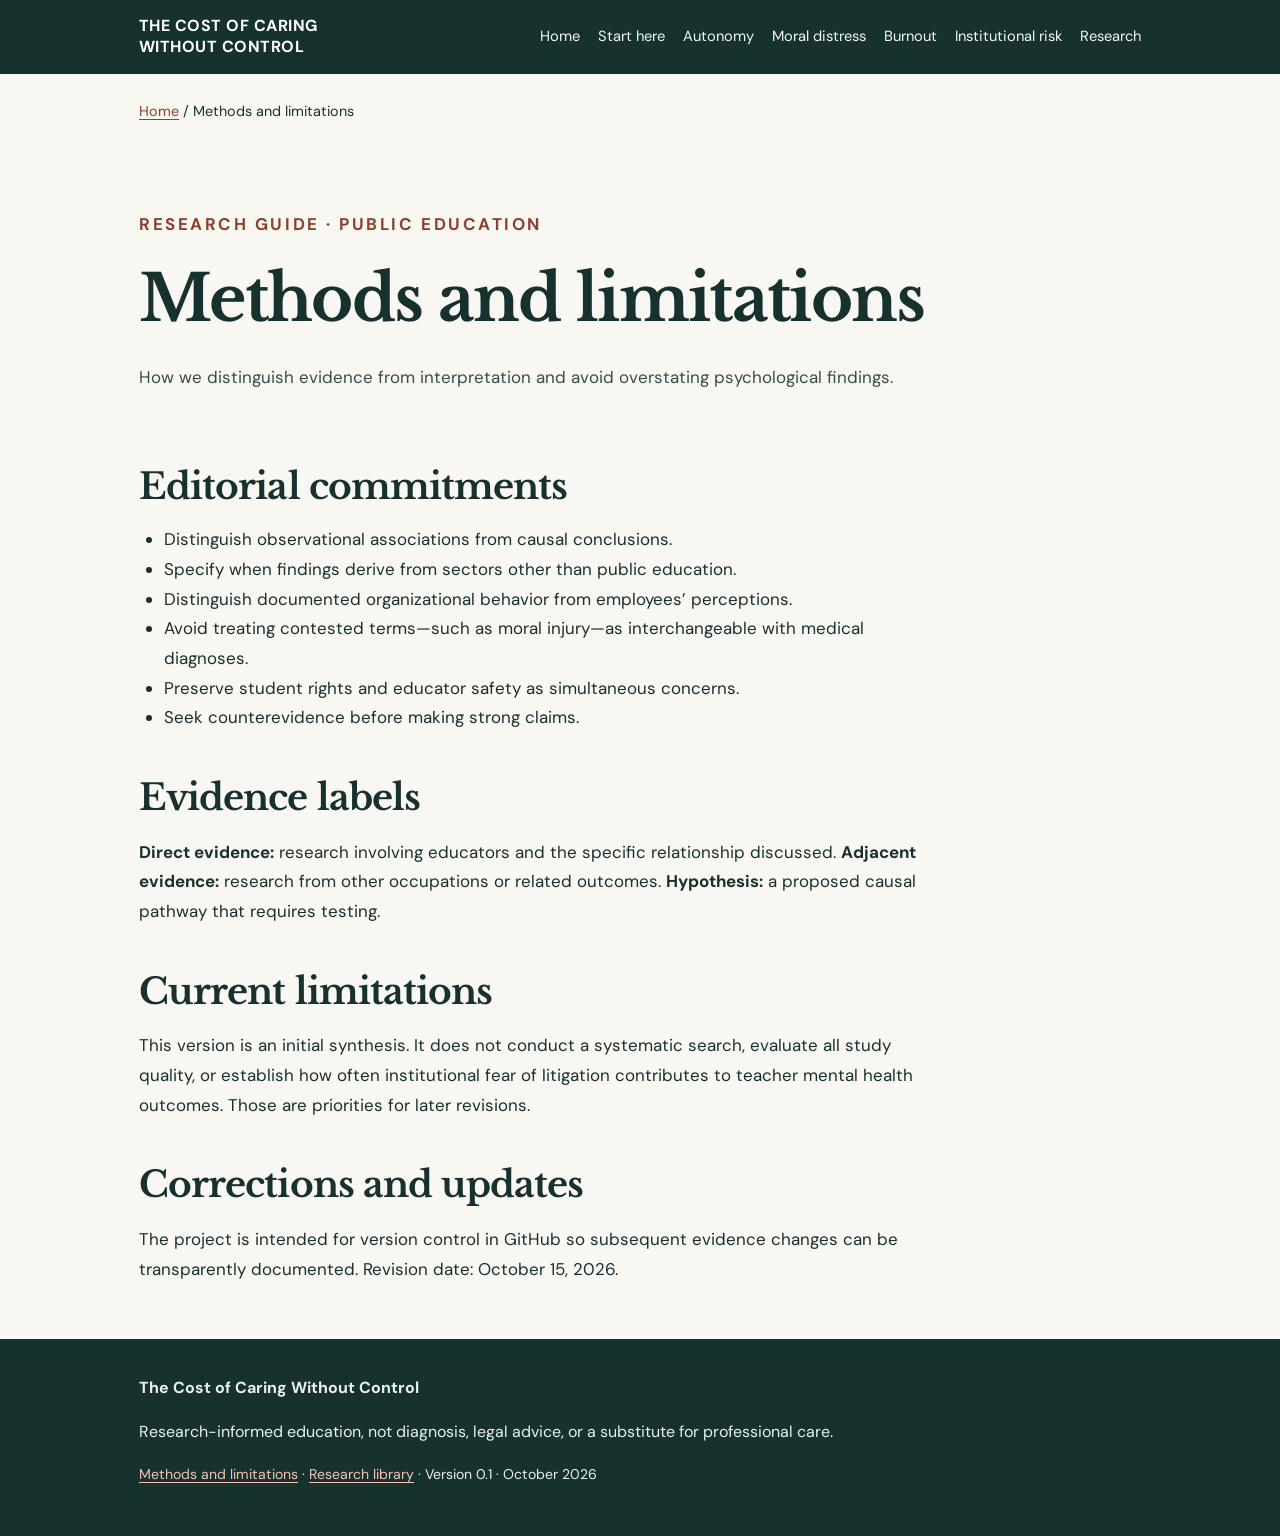
==== methodology.html @ 694e760b "Add files via upload" ====
<!doctype html><html lang="en"><head><meta charset="utf-8"><meta name="viewport" content="width=device-width,initial-scale=1"><meta name="description" content="Research-based explanations of educator autonomy, institutional risk, moral distress, and burnout."><title>Methods and limitations | The Cost of Caring Without Control</title><link rel="stylesheet" href="assets/styles.css"></head><body><a class="skip" href="#content">Skip to content</a><header class="nav"><div class="nav-inner"><a class="brand" href="index.html">THE COST OF CARING<br>WITHOUT CONTROL</a><nav aria-label="Main navigation" class="nav-links"><a href="index.html">Home</a><a href="start-here.html">Start here</a><a href="autonomy.html">Autonomy</a><a href="moral-distress.html">Moral distress</a><a href="burnout.html">Burnout</a><a href="institutional-risk.html">Institutional risk</a><a href="research.html">Research</a></nav></div></header><main id="content"><div class="wrap"><p class="crumb"><a href="index.html">Home</a> / Methods and limitations</p><header class="intro prose"><p class="eyebrow">Research guide · Public education</p><h1>Methods and limitations</h1><p class="lead">How we distinguish evidence from interpretation and avoid overstating psychological findings.</p></header><article class="prose"><h2>Editorial commitments</h2><ul><li>Distinguish observational associations from causal conclusions.</li><li>Specify when findings derive from sectors other than public education.</li><li>Distinguish documented organizational behavior from employees’ perceptions.</li><li>Avoid treating contested terms—such as moral injury—as interchangeable with medical diagnoses.</li><li>Preserve student rights and educator safety as simultaneous concerns.</li><li>Seek counterevidence before making strong claims.</li></ul><h2>Evidence labels</h2><p><strong>Direct evidence:</strong> research involving educators and the specific relationship discussed. <strong>Adjacent evidence:</strong> research from other occupations or related outcomes. <strong>Hypothesis:</strong> a proposed causal pathway that requires testing.</p><h2>Current limitations</h2><p>This version is an initial synthesis. It does not conduct a systematic search, evaluate all study quality, or establish how often institutional fear of litigation contributes to teacher mental health outcomes. Those are priorities for later revisions.</p><h2>Corrections and updates</h2><p>The project is intended for version control in GitHub so subsequent evidence changes can be transparently documented. Revision date: October 15, 2026.</p></article></div></main><footer class="footer"><div class="wrap"><strong>The Cost of Caring Without Control</strong><p>Research-informed education, not diagnosis, legal advice, or a substitute for professional care.</p><p class="small"><a href="methodology.html">Methods and limitations</a> · <a href="research.html">Research library</a> · Version 0.1 · October 2026</p></div></footer></body></html>
---- assets/styles.css ----
@import url('https://fonts.googleapis.com/css2?family=DM+Sans:wght@400;500;600;700&family=Libre+Baskerville:wght@400;700&display=swap');
:root{--bg:#f9f7f1;--ink:#17312f;--muted:#526762;--line:#d5ded7;--accent:#b75c3d;--sage:#e7eee7;--white:#fff;--width:1050px}*{box-sizing:border-box}html{scroll-behavior:smooth}body{margin:0;background:var(--bg);color:var(--ink);font-family:'DM Sans',system-ui,sans-serif;line-height:1.75}a{color:#8d412d;text-underline-offset:3px}a:hover{color:#4d221a}a:focus-visible,button:focus-visible{outline:3px solid var(--accent);outline-offset:3px}.skip{position:absolute;left:-999px;top:0;background:white;padding:10px}.skip:focus{left:10px;z-index:9}.nav{background:var(--ink);color:white}.nav-inner{max-width:var(--width);margin:auto;padding:16px 24px;display:flex;align-items:center;justify-content:space-between;gap:24px}.brand{color:white;text-decoration:none;font-weight:700;letter-spacing:.03em;line-height:1.3}.nav-links{display:flex;flex-wrap:wrap;gap:18px}.nav-links a{color:#f5f6f1;text-decoration:none;font-size:.92rem}.wrap{max-width:var(--width);margin:auto;padding:0 24px}.hero{padding:92px 0 68px;background:linear-gradient(135deg,#e5ece4 0%,#f9f7f1 80%)}.eyebrow{text-transform:uppercase;letter-spacing:.15em;color:#8d412d;font-size:.78rem;font-weight:700}h1,h2,h3{font-family:'Libre Baskerville',Georgia,serif;line-height:1.27;letter-spacing:-.026em}h1{font-size:clamp(2.25rem,5vw,4.3rem);max-width:900px;margin:18px 0 24px}h2{font-size:clamp(1.6rem,3vw,2.25rem);margin:42px 0 16px}h3{font-size:1.16rem}.lead{font-size:1.25rem;max-width:780px;color:#344e48}.hero .lead{font-size:1.4rem}.button{display:inline-block;padding:12px 22px;background:var(--ink);color:white;border-radius:7px;font-weight:600;text-decoration:none;margin:15px 10px 0 0}.button.secondary{background:white;color:var(--ink);border:1px solid var(--ink)}.section{padding:48px 0}.cards{display:grid;grid-template-columns:repeat(3,1fr);gap:18px}.card{background:white;border:1px solid var(--line);border-radius:12px;padding:24px;min-height:210px}.card h3{margin:4px 0 10px}.card p{margin:0 0 15px;color:var(--muted)}.card a{font-weight:700}.note{padding:24px;border-left:4px solid var(--accent);background:#f0ebe3;border-radius:0 8px 8px 0;margin:32px 0}.cite{font-size:.88em;white-space:nowrap}.prose{max-width:790px}.prose p,.prose li{font-size:1.06rem}.prose ul{padding-left:25px}.intro{padding:55px 0 12px}.meta{color:var(--muted);font-size:.9rem}.quote{font-family:'Libre Baskerville',Georgia,serif;font-size:1.48rem;line-height:1.55;border-left:5px solid var(--accent);padding:12px 0 12px 25px;margin:28px 0}.research{border-bottom:1px solid var(--line);padding:22px 0}.research h3{margin:0}.research .meta{margin:6px 0}.research p{margin:8px 0}.tag{display:inline-block;border:1px solid #b2c5b8;border-radius:40px;padding:3px 10px;font-size:.76rem;color:#34544a}.footer{margin-top:55px;background:var(--ink);color:#eaf0eb;padding:35px 0}.footer a{color:#f7c5b6}.small{font-size:.88rem}.crumb{font-size:.9rem;margin-top:25px}.topline{background:#e4ebe2;padding:16px 24px;font-size:.92rem}details{background:white;border:1px solid var(--line);border-radius:8px;padding:14px 20px;margin-bottom:10px}summary{cursor:pointer;font-weight:600}@media(max-width:780px){.cards{grid-template-columns:1fr}.nav-inner{align-items:start;flex-direction:column;gap:12px}.nav-links{gap:12px}.hero{padding:52px 0}.section{padding:24px 0}.wrap{padding:0 18px}}@media(prefers-reduced-motion:reduce){html{scroll-behavior:auto}}
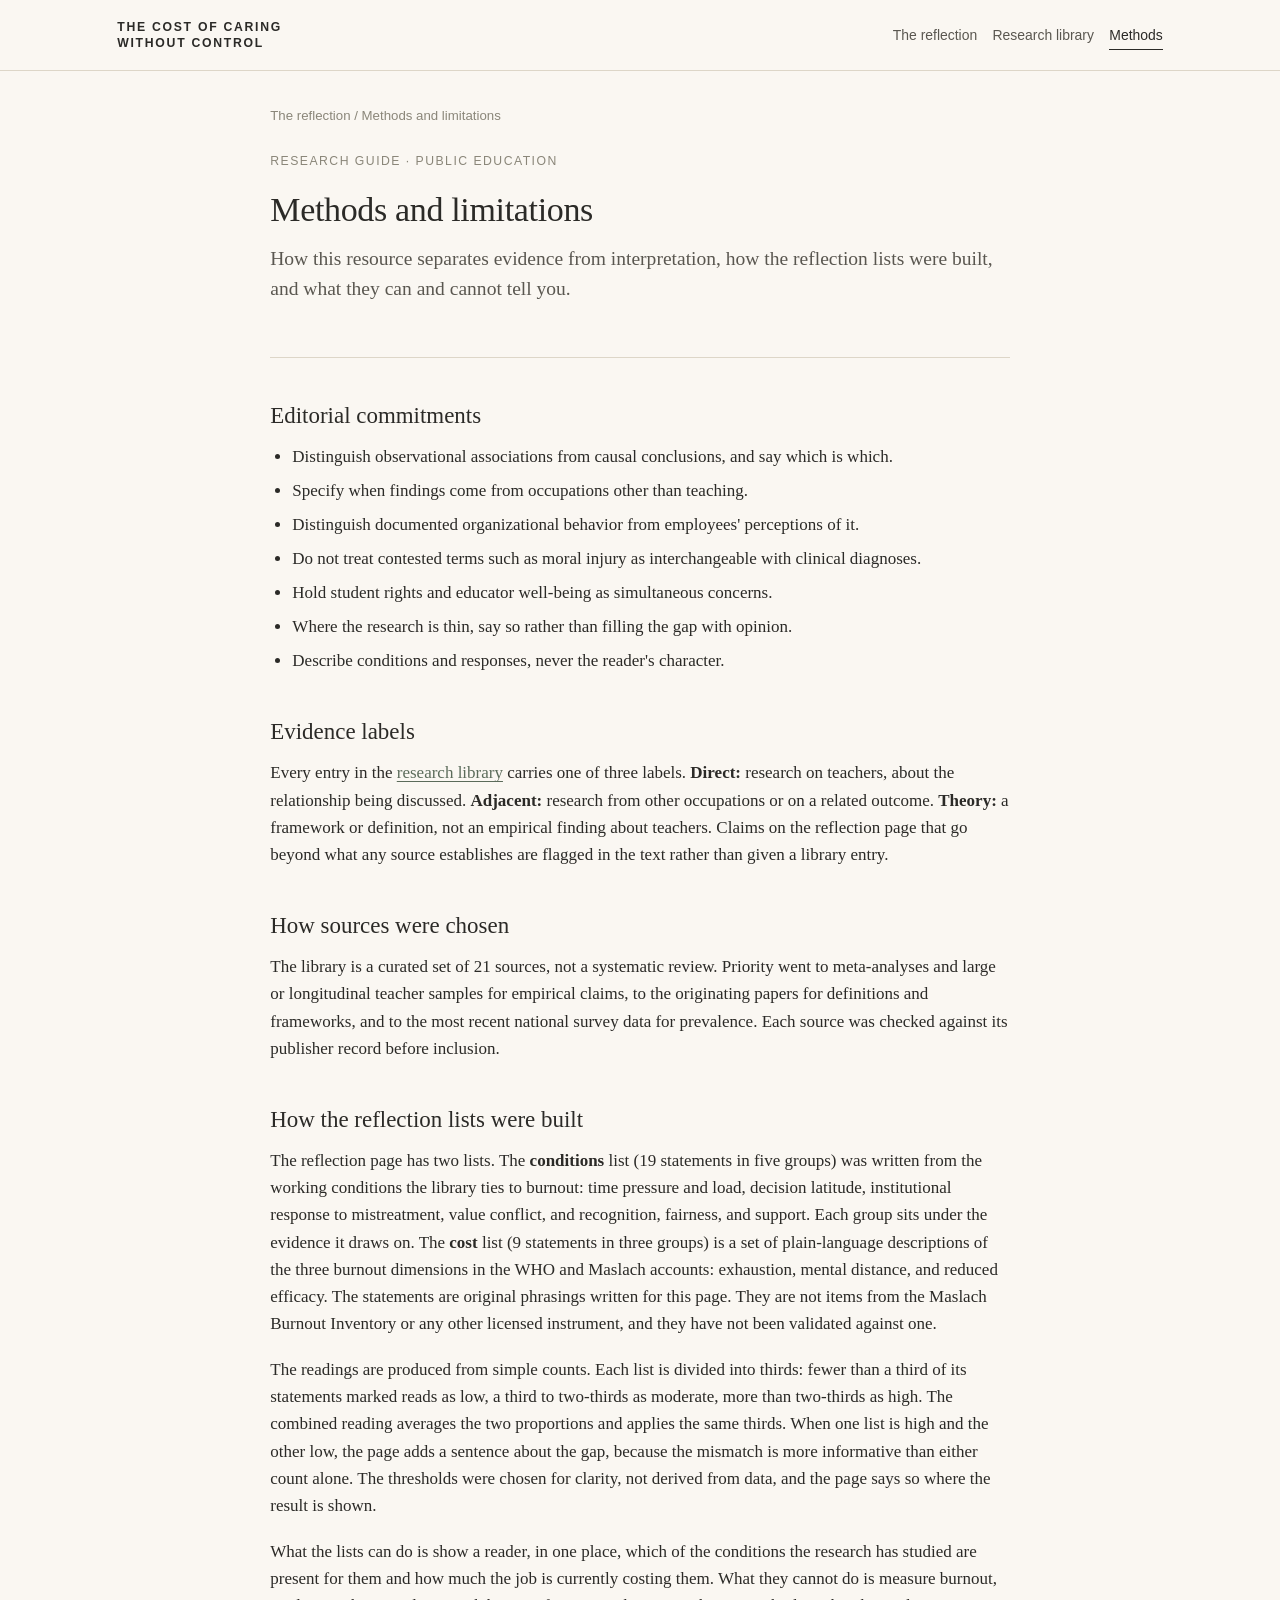
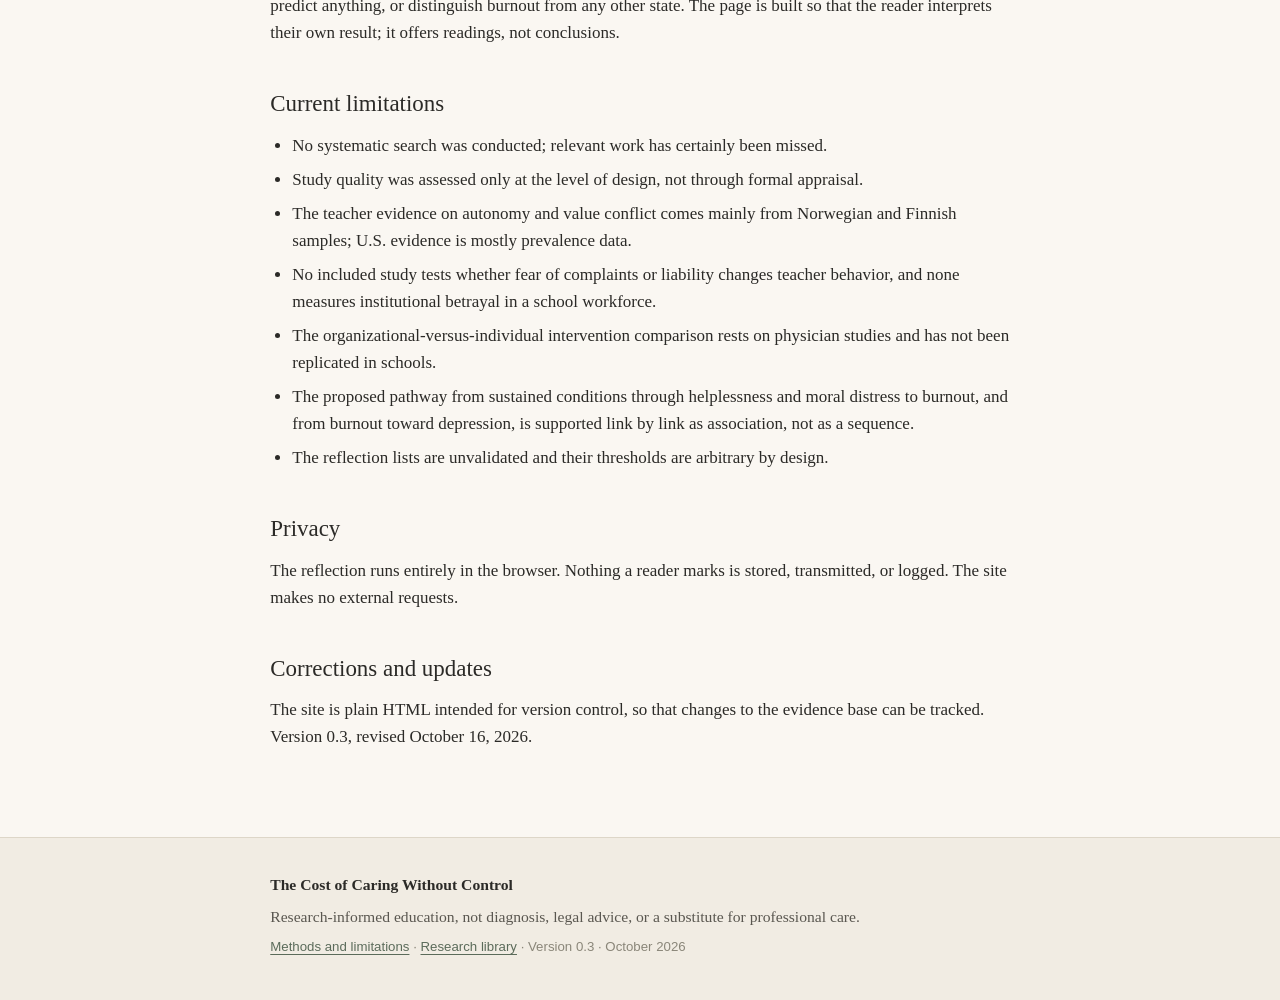
==== commit 36ae00b6: "Add files via upload" ====
--- a/methodology.html
+++ b/methodology.html
@@ -1 +1,85 @@
-<!doctype html><html lang="en"><head><meta charset="utf-8"><meta name="viewport" content="width=device-width,initial-scale=1"><meta name="description" content="Research-based explanations of educator autonomy, institutional risk, moral distress, and burnout."><title>Methods and limitations | The Cost of Caring Without Control</title><link rel="stylesheet" href="assets/styles.css"></head><body><a class="skip" href="#content">Skip to content</a><header class="nav"><div class="nav-inner"><a class="brand" href="index.html">THE COST OF CARING<br>WITHOUT CONTROL</a><nav aria-label="Main navigation" class="nav-links"><a href="index.html">Home</a><a href="start-here.html">Start here</a><a href="autonomy.html">Autonomy</a><a href="moral-distress.html">Moral distress</a><a href="burnout.html">Burnout</a><a href="institutional-risk.html">Institutional risk</a><a href="research.html">Research</a></nav></div></header><main id="content"><div class="wrap"><p class="crumb"><a href="index.html">Home</a> / Methods and limitations</p><header class="intro prose"><p class="eyebrow">Research guide · Public education</p><h1>Methods and limitations</h1><p class="lead">How we distinguish evidence from interpretation and avoid overstating psychological findings.</p></header><article class="prose"><h2>Editorial commitments</h2><ul><li>Distinguish observational associations from causal conclusions.</li><li>Specify when findings derive from sectors other than public education.</li><li>Distinguish documented organizational behavior from employees’ perceptions.</li><li>Avoid treating contested terms—such as moral injury—as interchangeable with medical diagnoses.</li><li>Preserve student rights and educator safety as simultaneous concerns.</li><li>Seek counterevidence before making strong claims.</li></ul><h2>Evidence labels</h2><p><strong>Direct evidence:</strong> research involving educators and the specific relationship discussed. <strong>Adjacent evidence:</strong> research from other occupations or related outcomes. <strong>Hypothesis:</strong> a proposed causal pathway that requires testing.</p><h2>Current limitations</h2><p>This version is an initial synthesis. It does not conduct a systematic search, evaluate all study quality, or establish how often institutional fear of litigation contributes to teacher mental health outcomes. Those are priorities for later revisions.</p><h2>Corrections and updates</h2><p>The project is intended for version control in GitHub so subsequent evidence changes can be transparently documented. Revision date: October 15, 2026.</p></article></div></main><footer class="footer"><div class="wrap"><strong>The Cost of Caring Without Control</strong><p>Research-informed education, not diagnosis, legal advice, or a substitute for professional care.</p><p class="small"><a href="methodology.html">Methods and limitations</a> · <a href="research.html">Research library</a> · Version 0.1 · October 2026</p></div></footer></body></html>+<!doctype html>
+<html lang="en">
+<head>
+<meta charset="utf-8">
+<meta name="viewport" content="width=device-width,initial-scale=1">
+<meta name="description" content="How this resource separates evidence from interpretation, how the reflection lists were built, and what they can and cannot tell you.">
+<title>Methods and limitations | The Cost of Caring Without Control</title>
+<link rel="stylesheet" href="assets/styles.css">
+</head>
+<body>
+<a class="skip" href="#content">Skip to content</a>
+<header class="nav">
+  <div class="nav-inner">
+    <a class="brand" href="index.html">THE COST OF CARING<br>WITHOUT CONTROL</a>
+    <nav aria-label="Main navigation" class="nav-links">
+      <a href="index.html">The reflection</a>
+      <a href="research.html">Research library</a>
+      <a href="methodology.html" aria-current="page">Methods</a>
+    </nav>
+  </div>
+</header>
+
+<main id="content">
+<div class="wrap">
+<p class="crumb"><a href="index.html">The reflection</a> / Methods and limitations</p>
+<header class="intro prose">
+  <p class="eyebrow">Research guide · Public education</p>
+  <h1>Methods and limitations</h1>
+  <p class="lead">How this resource separates evidence from interpretation, how the reflection lists were built, and what they can and cannot tell you.</p>
+</header>
+
+<article class="prose">
+<h2>Editorial commitments</h2>
+<ul>
+  <li>Distinguish observational associations from causal conclusions, and say which is which.</li>
+  <li>Specify when findings come from occupations other than teaching.</li>
+  <li>Distinguish documented organizational behavior from employees' perceptions of it.</li>
+  <li>Do not treat contested terms such as moral injury as interchangeable with clinical diagnoses.</li>
+  <li>Hold student rights and educator well-being as simultaneous concerns.</li>
+  <li>Where the research is thin, say so rather than filling the gap with opinion.</li>
+  <li>Describe conditions and responses, never the reader's character.</li>
+</ul>
+
+<h2>Evidence labels</h2>
+<p>Every entry in the <a href="research.html">research library</a> carries one of three labels. <strong>Direct:</strong> research on teachers, about the relationship being discussed. <strong>Adjacent:</strong> research from other occupations or on a related outcome. <strong>Theory:</strong> a framework or definition, not an empirical finding about teachers. Claims on the reflection page that go beyond what any source establishes are flagged in the text rather than given a library entry.</p>
+
+<h2>How sources were chosen</h2>
+<p>The library is a curated set of 21 sources, not a systematic review. Priority went to meta-analyses and large or longitudinal teacher samples for empirical claims, to the originating papers for definitions and frameworks, and to the most recent national survey data for prevalence. Each source was checked against its publisher record before inclusion.</p>
+
+<h2 id="reflection">How the reflection lists were built</h2>
+<p>The reflection page has two lists. The <strong>conditions</strong> list (19 statements in five groups) was written from the working conditions the library ties to burnout: time pressure and load, decision latitude, institutional response to mistreatment, value conflict, and recognition, fairness, and support. Each group sits under the evidence it draws on. The <strong>cost</strong> list (9 statements in three groups) is a set of plain-language descriptions of the three burnout dimensions in the WHO and Maslach accounts: exhaustion, mental distance, and reduced efficacy. The statements are original phrasings written for this page. They are not items from the Maslach Burnout Inventory or any other licensed instrument, and they have not been validated against one.</p>
+
+<p>The readings are produced from simple counts. Each list is divided into thirds: fewer than a third of its statements marked reads as low, a third to two-thirds as moderate, more than two-thirds as high. The combined reading averages the two proportions and applies the same thirds. When one list is high and the other low, the page adds a sentence about the gap, because the mismatch is more informative than either count alone. The thresholds were chosen for clarity, not derived from data, and the page says so where the result is shown.</p>
+
+<p>What the lists can do is show a reader, in one place, which of the conditions the research has studied are present for them and how much the job is currently costing them. What they cannot do is measure burnout, predict anything, or distinguish burnout from any other state. The page is built so that the reader interprets their own result; it offers readings, not conclusions.</p>
+
+<h2>Current limitations</h2>
+<ul>
+  <li>No systematic search was conducted; relevant work has certainly been missed.</li>
+  <li>Study quality was assessed only at the level of design, not through formal appraisal.</li>
+  <li>The teacher evidence on autonomy and value conflict comes mainly from Norwegian and Finnish samples; U.S. evidence is mostly prevalence data.</li>
+  <li>No included study tests whether fear of complaints or liability changes teacher behavior, and none measures institutional betrayal in a school workforce.</li>
+  <li>The organizational-versus-individual intervention comparison rests on physician studies and has not been replicated in schools.</li>
+  <li>The proposed pathway from sustained conditions through helplessness and moral distress to burnout, and from burnout toward depression, is supported link by link as association, not as a sequence.</li>
+  <li>The reflection lists are unvalidated and their thresholds are arbitrary by design.</li>
+</ul>
+
+<h2>Privacy</h2>
+<p>The reflection runs entirely in the browser. Nothing a reader marks is stored, transmitted, or logged. The site makes no external requests.</p>
+
+<h2>Corrections and updates</h2>
+<p>The site is plain HTML intended for version control, so that changes to the evidence base can be tracked. Version 0.3, revised October 16, 2026.</p>
+</article>
+</div>
+</main>
+
+<footer class="footer">
+  <div class="wrap">
+    <strong>The Cost of Caring Without Control</strong>
+    <p>Research-informed education, not diagnosis, legal advice, or a substitute for professional care.</p>
+    <p class="small"><a href="methodology.html">Methods and limitations</a> · <a href="research.html">Research library</a> · Version 0.3 · October 2026</p>
+  </div>
+</footer>
+</body>
+</html>
--- a/assets/styles.css
+++ b/assets/styles.css
@@ -1,2 +1,271 @@
-@import url('https://fonts.googleapis.com/css2?family=DM+Sans:wght@400;500;600;700&family=Libre+Baskerville:wght@400;700&display=swap');
-:root{--bg:#f9f7f1;--ink:#17312f;--muted:#526762;--line:#d5ded7;--accent:#b75c3d;--sage:#e7eee7;--white:#fff;--width:1050px}*{box-sizing:border-box}html{scroll-behavior:smooth}body{margin:0;background:var(--bg);color:var(--ink);font-family:'DM Sans',system-ui,sans-serif;line-height:1.75}a{color:#8d412d;text-underline-offset:3px}a:hover{color:#4d221a}a:focus-visible,button:focus-visible{outline:3px solid var(--accent);outline-offset:3px}.skip{position:absolute;left:-999px;top:0;background:white;padding:10px}.skip:focus{left:10px;z-index:9}.nav{background:var(--ink);color:white}.nav-inner{max-width:var(--width);margin:auto;padding:16px 24px;display:flex;align-items:center;justify-content:space-between;gap:24px}.brand{color:white;text-decoration:none;font-weight:700;letter-spacing:.03em;line-height:1.3}.nav-links{display:flex;flex-wrap:wrap;gap:18px}.nav-links a{color:#f5f6f1;text-decoration:none;font-size:.92rem}.wrap{max-width:var(--width);margin:auto;padding:0 24px}.hero{padding:92px 0 68px;background:linear-gradient(135deg,#e5ece4 0%,#f9f7f1 80%)}.eyebrow{text-transform:uppercase;letter-spacing:.15em;color:#8d412d;font-size:.78rem;font-weight:700}h1,h2,h3{font-family:'Libre Baskerville',Georgia,serif;line-height:1.27;letter-spacing:-.026em}h1{font-size:clamp(2.25rem,5vw,4.3rem);max-width:900px;margin:18px 0 24px}h2{font-size:clamp(1.6rem,3vw,2.25rem);margin:42px 0 16px}h3{font-size:1.16rem}.lead{font-size:1.25rem;max-width:780px;color:#344e48}.hero .lead{font-size:1.4rem}.button{display:inline-block;padding:12px 22px;background:var(--ink);color:white;border-radius:7px;font-weight:600;text-decoration:none;margin:15px 10px 0 0}.button.secondary{background:white;color:var(--ink);border:1px solid var(--ink)}.section{padding:48px 0}.cards{display:grid;grid-template-columns:repeat(3,1fr);gap:18px}.card{background:white;border:1px solid var(--line);border-radius:12px;padding:24px;min-height:210px}.card h3{margin:4px 0 10px}.card p{margin:0 0 15px;color:var(--muted)}.card a{font-weight:700}.note{padding:24px;border-left:4px solid var(--accent);background:#f0ebe3;border-radius:0 8px 8px 0;margin:32px 0}.cite{font-size:.88em;white-space:nowrap}.prose{max-width:790px}.prose p,.prose li{font-size:1.06rem}.prose ul{padding-left:25px}.intro{padding:55px 0 12px}.meta{color:var(--muted);font-size:.9rem}.quote{font-family:'Libre Baskerville',Georgia,serif;font-size:1.48rem;line-height:1.55;border-left:5px solid var(--accent);padding:12px 0 12px 25px;margin:28px 0}.research{border-bottom:1px solid var(--line);padding:22px 0}.research h3{margin:0}.research .meta{margin:6px 0}.research p{margin:8px 0}.tag{display:inline-block;border:1px solid #b2c5b8;border-radius:40px;padding:3px 10px;font-size:.76rem;color:#34544a}.footer{margin-top:55px;background:var(--ink);color:#eaf0eb;padding:35px 0}.footer a{color:#f7c5b6}.small{font-size:.88rem}.crumb{font-size:.9rem;margin-top:25px}.topline{background:#e4ebe2;padding:16px 24px;font-size:.92rem}details{background:white;border:1px solid var(--line);border-radius:8px;padding:14px 20px;margin-bottom:10px}summary{cursor:pointer;font-weight:600}@media(max-width:780px){.cards{grid-template-columns:1fr}.nav-inner{align-items:start;flex-direction:column;gap:12px}.nav-links{gap:12px}.hero{padding:52px 0}.section{padding:24px 0}.wrap{padding:0 18px}}@media(prefers-reduced-motion:reduce){html{scroll-behavior:auto}}
+/* The Cost of Caring Without Control
+   Stylesheet v0.2. No build step, no external dependencies. */
+
+:root {
+  --paper: #faf7f2;
+  --paper-deep: #f1ece3;
+  --ink: #2b2a27;
+  --ink-soft: #5a5750;
+  --ink-faint: #8a8679;
+  --rule: #ddd6c8;
+  --accent: #5b6b5a;        /* muted moss, used for links and primary actions */
+  --accent-deep: #3f4b3e;
+  --direct: #4d6a4f;        /* evidence labels */
+  --direct-bg: #e4ece3;
+  --adjacent: #8a6a2b;
+  --adjacent-bg: #f3ead6;
+  --theory: #4e5a6b;
+  --theory-bg: #e2e7ee;
+  --note-bg: #f4efe4;
+  --max: 46rem;
+  --serif: "Charter", "Iowan Old Style", "Source Serif Pro", "Palatino Linotype", Georgia, serif;
+  --sans: -apple-system, BlinkMacSystemFont, "Segoe UI", "Helvetica Neue", Helvetica, Arial, sans-serif;
+}
+
+* { box-sizing: border-box; }
+
+html { font-size: 17px; }
+
+body {
+  margin: 0;
+  background: var(--paper);
+  color: var(--ink);
+  font-family: var(--serif);
+  line-height: 1.6;
+  -webkit-font-smoothing: antialiased;
+}
+
+a { color: var(--accent); text-decoration-thickness: 1px; text-underline-offset: 3px; }
+a:hover { color: var(--accent-deep); }
+
+.skip {
+  position: absolute; left: -999px; top: 0;
+  background: var(--ink); color: var(--paper); padding: .5rem 1rem;
+}
+.skip:focus { left: 1rem; top: 1rem; z-index: 10; }
+
+/* ---------- Header ---------- */
+
+.nav {
+  border-bottom: 1px solid var(--rule);
+  background: var(--paper);
+}
+.nav-inner {
+  max-width: 64rem; margin: 0 auto; padding: 1.1rem 1.25rem;
+  display: flex; align-items: center; justify-content: space-between; gap: 1.5rem; flex-wrap: wrap;
+}
+.brand {
+  font-family: var(--sans); font-size: .72rem; letter-spacing: .14em;
+  line-height: 1.35; text-decoration: none; color: var(--ink); font-weight: 600;
+}
+.nav-links { display: flex; flex-wrap: wrap; gap: .25rem .9rem; }
+.nav-links a {
+  font-family: var(--sans); font-size: .82rem; text-decoration: none; color: var(--ink-soft);
+  padding: .2rem 0; border-bottom: 1px solid transparent;
+}
+.nav-links a:hover, .nav-links a[aria-current="page"] { color: var(--ink); border-bottom-color: var(--ink); }
+
+/* ---------- Layout ---------- */
+
+.wrap { max-width: var(--max); margin: 0 auto; padding: 0 1.25rem; }
+main { padding: 2rem 0 4rem; }
+
+.crumb { font-family: var(--sans); font-size: .78rem; color: var(--ink-faint); margin: 0 0 1.5rem; }
+.crumb a { color: var(--ink-faint); text-decoration: none; }
+.crumb a:hover { color: var(--ink); }
+
+.intro { margin-bottom: 2.5rem; padding-bottom: 2rem; border-bottom: 1px solid var(--rule); }
+
+.eyebrow {
+  font-family: var(--sans); font-size: .72rem; letter-spacing: .12em; text-transform: uppercase;
+  color: var(--ink-faint); margin: 0 0 .75rem;
+}
+
+h1 { font-size: 2rem; line-height: 1.2; font-weight: 500; letter-spacing: -.01em; margin: 0 0 .75rem; }
+h2 { font-size: 1.35rem; line-height: 1.3; font-weight: 500; margin: 2.5rem 0 .75rem; }
+h3 { font-size: 1.05rem; line-height: 1.4; font-weight: 600; margin: 1.5rem 0 .5rem; }
+
+.lead { font-size: 1.15rem; line-height: 1.55; color: var(--ink-soft); margin: 0; }
+
+.prose p { margin: 0 0 1.1rem; }
+.prose ul, .prose ol { padding-left: 1.3rem; margin: 0 0 1.1rem; }
+.prose li { margin-bottom: .4rem; }
+.prose em { font-style: italic; }
+
+.cite {
+  font-family: var(--sans); font-size: .72rem; vertical-align: super; line-height: 0;
+  text-decoration: none; color: var(--accent); margin-left: .1rem;
+}
+
+.quote {
+  margin: 2rem 0; padding: 0 0 0 1.25rem; border-left: 2px solid var(--accent);
+  font-size: 1.15rem; line-height: 1.5; color: var(--ink-soft); font-style: italic;
+}
+
+.note {
+  background: var(--note-bg); border-left: 3px solid var(--rule);
+  padding: 1rem 1.25rem; margin: 1.75rem 0; font-size: .95rem;
+}
+.note strong { font-weight: 600; }
+
+/* ---------- Home ---------- */
+
+.hero { padding: 1rem 0 2rem; }
+.hero h1 { font-size: 2.2rem; max-width: 36rem; }
+.hero .lead { max-width: 34rem; margin-bottom: 1.75rem; }
+
+.button {
+  display: inline-block; font-family: var(--sans); font-size: .88rem; font-weight: 500;
+  text-decoration: none; padding: .65rem 1.1rem; border-radius: 3px;
+  background: var(--accent); color: var(--paper); margin: 0 .6rem .6rem 0;
+}
+.button:hover { background: var(--accent-deep); color: var(--paper); }
+.button.secondary { background: transparent; color: var(--accent); border: 1px solid var(--accent); }
+.button.secondary:hover { background: var(--paper-deep); }
+
+.section { padding: 1.5rem 0; }
+.section + .section { border-top: 1px solid var(--rule); }
+
+.cards {
+  display: grid; grid-template-columns: repeat(auto-fill, minmax(14rem, 1fr));
+  gap: 1rem; margin: 1.5rem 0;
+}
+.card {
+  background: #fff; border: 1px solid var(--rule); border-radius: 4px; padding: 1.1rem 1.2rem;
+  display: flex; flex-direction: column;
+}
+.card h3 { margin: 0 0 .5rem; font-size: 1rem; }
+.card p { margin: 0 0 .75rem; font-size: .92rem; color: var(--ink-soft); flex: 1; }
+.card a { font-family: var(--sans); font-size: .82rem; text-decoration: none; }
+
+/* ---------- Research library ---------- */
+
+.lib-toc {
+  font-family: var(--sans); font-size: .85rem; margin: 0 0 2.5rem; padding: 1rem 1.25rem;
+  background: var(--paper-deep); border-radius: 4px;
+}
+.lib-toc ul { list-style: none; padding: 0; margin: .5rem 0 0; columns: 2; column-gap: 2rem; }
+.lib-toc li { margin: 0 0 .35rem; break-inside: avoid; }
+.lib-toc a { text-decoration: none; }
+
+.legend { display: flex; flex-wrap: wrap; gap: .5rem 1.25rem; margin: 1rem 0 2rem; font-family: var(--sans); font-size: .82rem; color: var(--ink-soft); }
+.legend span { display: inline-flex; align-items: center; gap: .4rem; }
+
+.research {
+  padding: 1.5rem 0; border-top: 1px solid var(--rule);
+  scroll-margin-top: 1.5rem;
+}
+.research h3 { margin: 0 0 .5rem; font-weight: 500; font-size: 1.05rem; line-height: 1.45; }
+.research .id {
+  font-family: var(--sans); font-size: .78rem; color: var(--ink-faint); letter-spacing: .06em;
+  display: block; margin-bottom: .35rem;
+}
+.research .meta { margin: 0 0 .9rem; display: flex; flex-wrap: wrap; gap: .4rem; }
+.research dl { margin: 0 0 .9rem; display: grid; grid-template-columns: 7rem 1fr; gap: .35rem 1rem; font-size: .95rem; }
+.research dt { font-family: var(--sans); font-size: .75rem; letter-spacing: .06em; text-transform: uppercase; color: var(--ink-faint); padding-top: .2rem; }
+.research dd { margin: 0; }
+.research .link { font-family: var(--sans); font-size: .82rem; }
+
+.tag {
+  display: inline-block; font-family: var(--sans); font-size: .72rem; letter-spacing: .04em;
+  padding: .18rem .55rem; border-radius: 2px; background: var(--paper-deep); color: var(--ink-soft);
+}
+.tag-direct   { background: var(--direct-bg);   color: var(--direct); }
+.tag-adjacent { background: var(--adjacent-bg); color: var(--adjacent); }
+.tag-theory   { background: var(--theory-bg);   color: var(--theory); }
+
+/* ---------- Footer ---------- */
+
+.footer {
+  border-top: 1px solid var(--rule); background: var(--paper-deep);
+  padding: 2rem 0 2.5rem; font-size: .92rem; color: var(--ink-soft);
+}
+.footer strong { color: var(--ink); font-weight: 600; }
+.footer p { margin: .4rem 0 0; }
+.footer .small { font-family: var(--sans); font-size: .78rem; color: var(--ink-faint); }
+
+/* ---------- Small screens ---------- */
+
+@media (max-width: 640px) {
+  html { font-size: 16px; }
+  h1, .hero h1 { font-size: 1.7rem; }
+  .lib-toc ul { columns: 1; }
+  .research dl { grid-template-columns: 1fr; gap: .15rem; }
+  .research dt { padding-top: .5rem; }
+}
+
+@media print {
+  .nav, .footer, .skip, .button { display: none; }
+  body { background: #fff; color: #000; }
+  a { color: #000; }
+}
+
+/* ---------- Reflection page (v0.3) ---------- */
+
+.howto { padding-bottom: 1rem; border-bottom: 1px solid var(--rule); margin-bottom: 1rem; }
+.small-note { font-family: var(--sans); font-size: .82rem; color: var(--ink-faint); }
+
+h2.part {
+  margin: 3.5rem 0 1rem; padding-top: 1.5rem; border-top: 2px solid var(--ink);
+  font-size: 1.6rem; font-weight: 500;
+}
+h2.part .part-label {
+  display: block; font-family: var(--sans); font-size: .72rem; letter-spacing: .14em;
+  text-transform: uppercase; color: var(--ink-faint); margin-bottom: .4rem; font-weight: 500;
+}
+
+.step { padding: 1.5rem 0 1rem; }
+.step + .step { border-top: 1px solid var(--rule); }
+.step h3 { font-size: 1.25rem; font-weight: 500; line-height: 1.35; margin: 0 0 .9rem; }
+.step.bridge { background: var(--paper-deep); margin: 1.5rem -1.25rem 0; padding: 1.5rem 1.25rem 1rem; border-radius: 4px; border-top: none; }
+.step.closing { border-top: none; padding-top: .5rem; }
+
+.checks {
+  border: 1px solid var(--rule); border-radius: 4px; background: #fff;
+  padding: .9rem 1.1rem 1rem; margin: 1.25rem 0 .5rem;
+}
+.checks legend {
+  font-family: var(--sans); font-size: .72rem; letter-spacing: .1em; text-transform: uppercase;
+  color: var(--ink-faint); padding: 0 .4rem;
+}
+.checks label {
+  display: grid; grid-template-columns: 1.1rem 1fr; gap: .7rem; align-items: start;
+  padding: .5rem 0; font-size: .98rem; line-height: 1.5; cursor: pointer;
+}
+.checks label + label { border-top: 1px solid var(--paper-deep); }
+.checks input { width: 1.1rem; height: 1.1rem; margin: .25rem 0 0; accent-color: var(--accent); cursor: pointer; }
+.checks label:has(input:checked) { color: var(--ink); }
+.checks label:has(input:checked)::after { content: ''; }
+
+.result { border-top: none; }
+.meters { display: grid; grid-template-columns: 1fr 1fr; gap: 1.25rem; margin: .5rem 0 1.5rem; }
+.meter { background: #fff; border: 1px solid var(--rule); border-radius: 4px; padding: 1rem 1.1rem; }
+.meter-head { display: flex; justify-content: space-between; align-items: baseline; font-family: var(--sans); font-size: .85rem; color: var(--ink-soft); margin-bottom: .6rem; }
+.meter-head strong { font-size: 1rem; color: var(--ink); }
+.bar { height: .5rem; background: var(--paper-deep); border-radius: 999px; overflow: hidden; }
+.fill { height: 100%; width: 0; background: var(--accent); border-radius: 999px; transition: width .25s ease; }
+.meter-note { font-size: .92rem; color: var(--ink-soft); margin: .75rem 0 0; }
+
+.reading { padding: 1.25rem 1.4rem; border-left: 3px solid var(--accent); background: var(--note-bg); margin: 0 0 1rem; }
+.reading .eyebrow { margin-bottom: .3rem; }
+.verdict { font-size: 1.45rem; line-height: 1.3; margin: 0 0 .75rem; font-weight: 500; }
+.verdict.v0 { color: var(--direct); }
+.verdict.v1 { color: var(--adjacent); }
+.verdict.v2 { color: #7a4a3a; }
+.reading p { margin: 0 0 .6rem; }
+.reading .cross { font-size: .95rem; color: var(--ink-soft); }
+.reading .cross:empty, #reading-text:empty { display: none; }
+
+button.button { font: inherit; font-family: var(--sans); font-size: .85rem; cursor: pointer; }
+
+@media (max-width: 640px) {
+  .meters { grid-template-columns: 1fr; }
+  .step.bridge { margin-left: -1.25rem; margin-right: -1.25rem; border-radius: 0; }
+  h2.part { font-size: 1.4rem; }
+}
+
+@media print {
+  .checks { break-inside: avoid; }
+  .result button { display: none; }
+  .fill { background: #000; }
+}
